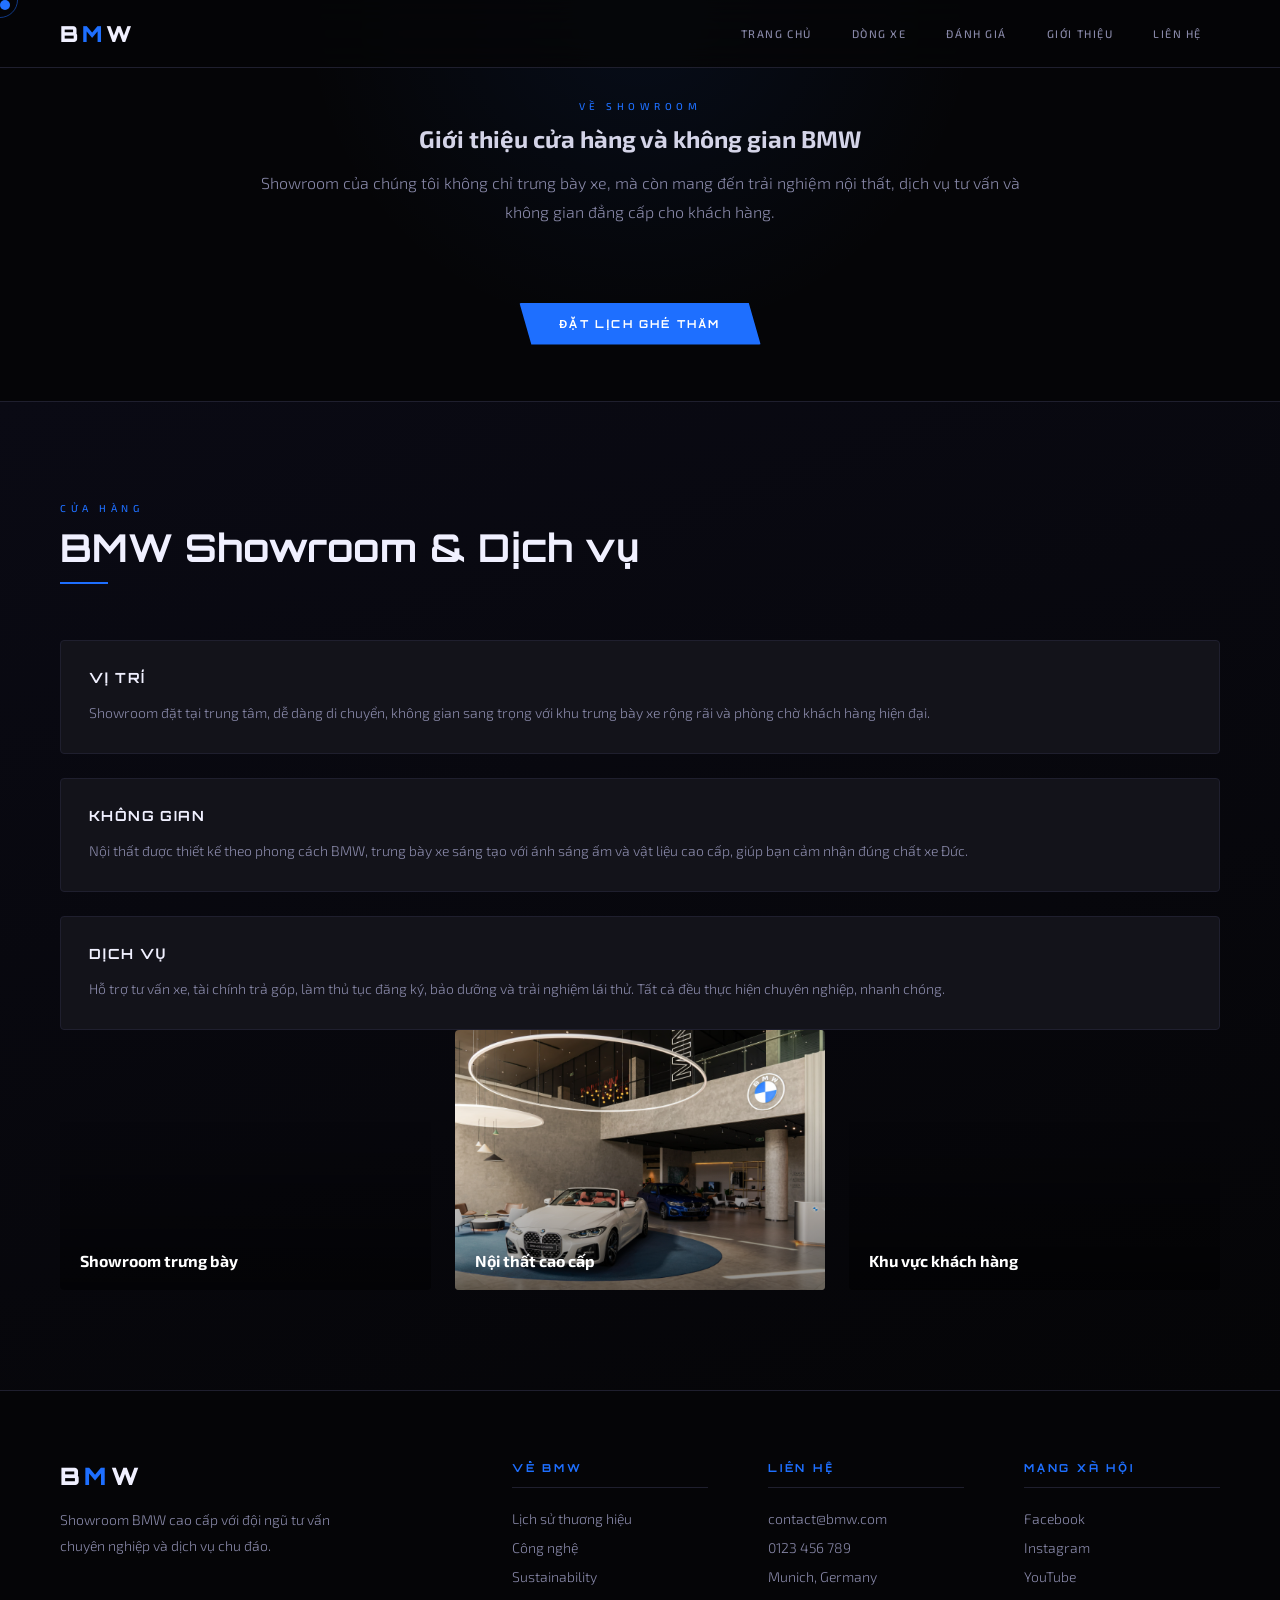
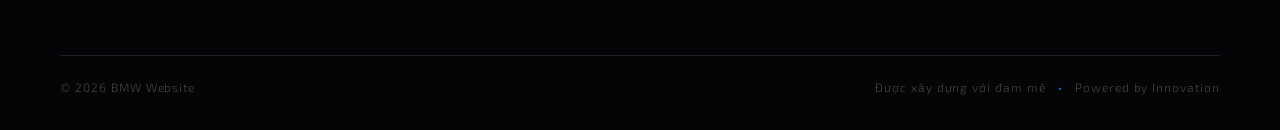
==== about.html @ e0413b70 "update" ====
﻿<!DOCTYPE html>
<html lang="vi">

<head>
  <meta charset="UTF-8" />
  <meta name="viewport" content="width=device-width, initial-scale=1.0" />
  <meta name="description" content="Thông tin cửa hàng, nội thất showroom và không gian trưng bày xe BMW." />
  <title>About - BMW Showroom</title>
  <link rel="preconnect" href="https://fonts.googleapis.com" />
  <link rel="preconnect" href="https://fonts.gstatic.com" crossorigin />
  <link
    href="https://fonts.googleapis.com/css2?family=Orbitron:wght@400;700;900&family=Exo+2:wght@300;400;500&display=swap"
    rel="stylesheet" />
  <link rel="stylesheet" href="css/style.css" />
</head>

<body>
  <div class="cursor" id="cursor"></div>
  <div class="cursor-ring" id="cursorRing"></div>

  <nav>
    <a href="index.html" class="nav-logo">B<span>M</span>W</a>
    <ul>
      <li><a href="index.html">Trang chủ</a></li>
      <li><a href="models.html">Dòng xe</a></li>
      <li><a href="reviews.html">Đánh giá</a></li>
      <li><a href="about.html">Giới thiệu</a></li>
      <li><a href="contact.html">Liên hệ</a></li>
    </ul>
  </nav>

  <section class="page-hero">
    <div class="page-intro">
      <span class="section-label">Về showroom</span>
      <h1>Giới thiệu cửa hàng và không gian BMW</h1>
      <p>Showroom của chúng tôi không chỉ trưng bày xe, mà còn mang đến trải nghiệm nội thất, dịch vụ tư vấn và không
        gian đẳng cấp cho khách hàng.</p>
      <a href="contact.html" class="hero-cta">Đặt lịch ghé thăm</a>
    </div>
  </section>

  <section id="about">
    <span class="section-label reveal">Cửa hàng</span>
    <h2 class="section-title reveal">BMW Showroom & Dịch vụ</h2>
    <div class="section-divider reveal"></div>

    <div class="info-grid">
      <div class="info-card reveal">
        <h3>Vị trí</h3>
        <p>Showroom đặt tại trung tâm, dễ dàng di chuyển, không gian sang trọng với khu trưng bày xe rộng rãi và phòng
          chờ khách hàng hiện đại.</p>
      </div>
      <div class="info-card reveal">
        <h3>Không gian</h3>
        <p>Nội thất được thiết kế theo phong cách BMW, trưng bày xe sáng tạo với ánh sáng ấm và vật liệu cao cấp, giúp
          bạn cảm nhận đúng chất xe Đức.</p>
      </div>
      <div class="info-card reveal">
        <h3>Dịch vụ</h3>
        <p>Hỗ trợ tư vấn xe, tài chính trả góp, làm thủ tục đăng ký, bảo dưỡng và trải nghiệm lái thử. Tất cả đều thực
          hiện chuyên nghiệp, nhanh chóng.</p>
      </div>
    </div>

    <div class="gallery-grid">
      <div class="gallery-item reveal"
        style="background-image:url('https://images.unsplash.com/photo-1503376780353-7e6692767b70?auto=format&fit=crop&w=1200&q=80')">
        <div class="gallery-caption">Showroom trưng bày</div>
      </div>
      <div class="gallery-item reveal" style="background-image:url(images/noithat.png)">
        <div class="gallery-caption">Nội thất cao cấp</div>
      </div>
      <div class="gallery-item reveal"
        style="background-image:url('https://images.unsplash.com/photo-1500530855697-b586d89ba3ee?auto=format&fit=crop&w=1200&q=80')">
        <div class="gallery-caption">Khu vực khách hàng</div>
      </div>
    </div>
  </section>

  <footer id="footer">
    <div class="footer-top">
      <div class="footer-brand">
        <div class="brand-name">B<span>M</span>W</div>
        <p>Showroom BMW cao cấp với đội ngũ tư vấn chuyên nghiệp và dịch vụ chu đáo.</p>
      </div>
      <div class="footer-col">
        <h4>Về BMW</h4>
        <ul>
          <li><a href="#">Lịch sử thương hiệu</a></li>
          <li><a href="#">Công nghệ</a></li>
          <li><a href="#">Sustainability</a></li>
        </ul>
      </div>
      <div class="footer-col">
        <h4>Liên Hệ</h4>
        <ul>
          <li><span>contact@bmw.com</span></li>
          <li><span>0123 456 789</span></li>
          <li><span>Munich, Germany</span></li>
        </ul>
      </div>
      <div class="footer-col">
        <h4>Mạng Xã Hội</h4>
        <ul>
          <li><a href="#">Facebook</a></li>
          <li><a href="#">Instagram</a></li>
          <li><a href="#">YouTube</a></li>
        </ul>
      </div>
    </div>
    <div class="footer-bottom">
      <p>© 2026 BMW Website</p>
      <p>Được xây dựng với đam mê <span class="dot">•</span> Powered by Innovation</p>
    </div>
  </footer>

  <script src="js/main.js"></script>
</body>

</html>
---- css/style.css ----
/* =============================================
   BMW DARK THEME — style.css
   ============================================= */

:root {
    --black: #050507;
    --dark: #0e0e12;
    --card: #13131a;
    --border: #1f1f2e;
    --border2: #2e2e45;
    --silver: #8888a8;
    --light: #d4d4e8;
    --white: #f0f0ff;
    --blue: #1e6fff;
    --blue-dim: rgba(30, 111, 255, 0.12);
    --blue-glow: rgba(30, 111, 255, 0.35);
    --gold: #c9a84c;
    --gold-dim: rgba(201, 168, 76, 0.12);
    --speed: 0.4s;
}

/* ── RESET ── */
*,
*::before,
*::after {
    margin: 0;
    padding: 0;
    box-sizing: border-box;
}

html {
    scroll-behavior: smooth;
}

body {
    background: var(--black);
    color: var(--light);
    font-family: 'Exo 2', sans-serif;
    font-weight: 300;
    overflow-x: hidden;
}

::selection {
    background: var(--blue);
    color: #fff;
}

::-webkit-scrollbar {
    width: 4px;
}

::-webkit-scrollbar-track {
    background: var(--dark);
}

::-webkit-scrollbar-thumb {
    background: var(--blue);
    border-radius: 2px;
}

/* ── CURSOR ── */
.cursor {
    width: 10px;
    height: 10px;
    background: var(--blue);
    border-radius: 50%;
    position: fixed;
    top: 0;
    left: 0;
    pointer-events: none;
    z-index: 9999;
    transition: transform 0.1s, opacity 0.3s;
    mix-blend-mode: screen;
}

.cursor-ring {
    width: 36px;
    height: 36px;
    border: 1px solid var(--blue);
    border-radius: 50%;
    position: fixed;
    top: 0;
    left: 0;
    pointer-events: none;
    z-index: 9998;
    transition: transform 0.18s ease, width 0.3s, height 0.3s, opacity 0.3s;
    opacity: 0.5;
}

/* ── NAV ── */
nav {
    position: fixed;
    top: 0;
    left: 0;
    right: 0;
    z-index: 500;
    display: flex;
    align-items: center;
    justify-content: space-between;
    padding: 0 60px;
    height: 68px;
    background: rgba(5, 5, 7, 0.82);
    backdrop-filter: blur(20px);
    border-bottom: 1px solid var(--border);
    transition: background var(--speed);
}

.nav-logo {
    font-family: 'Orbitron', sans-serif;
    font-size: 22px;
    font-weight: 900;
    color: var(--white);
    letter-spacing: 0.18em;
    text-decoration: none;
}

.nav-logo span {
    color: var(--blue);
}

nav ul {
    display: flex;
    list-style: none;
    gap: 4px;
}

nav ul li a {
    display: block;
    padding: 8px 18px;
    font-size: 11px;
    font-weight: 500;
    letter-spacing: 0.14em;
    text-transform: uppercase;
    text-decoration: none;
    color: var(--silver);
    border-radius: 3px;
    transition: color var(--speed), background var(--speed);
    position: relative;
}

nav ul li a::after {
    content: '';
    position: absolute;
    bottom: 2px;
    left: 18px;
    right: 18px;
    height: 1px;
    background: var(--blue);
    transform: scaleX(0);
    transition: transform var(--speed);
}

nav ul li a:hover {
    color: var(--white);
}

nav ul li a:hover::after {
    transform: scaleX(1);
}

/* ── HERO ── */
#hero {
    position: relative;
    min-height: 100vh;
    display: flex;
    align-items: center;
    justify-content: center;
    overflow: hidden;
    padding-top: 68px;
    background: radial-gradient(circle at center, rgba(30, 111, 255, 0.06), transparent 60%), url('../assets/hero-bg.jpg') center/cover no-repeat;
    background-blend-mode: overlay;
}

.hero-grid {
    position: absolute;
    inset: 0;
    background-image:
        linear-gradient(rgba(30, 111, 255, 0.06) 1px, transparent 1px),
        linear-gradient(90deg, rgba(30, 111, 255, 0.06) 1px, transparent 1px);
    background-size: 60px 60px;
    animation: gridMove 20s linear infinite;
}

@keyframes gridMove {
    0% {
        background-position: 0 0;
    }

    100% {
        background-position: 60px 60px;
    }
}

.hero-road {
    position: absolute;
    bottom: 0;
    left: 0;
    right: 0;
    height: 4px;
    background: linear-gradient(90deg,
            transparent 0%, var(--blue) 20%,
            #fff 50%, var(--blue) 80%, transparent 100%);
    animation: roadSweep 2.5s ease-out forwards;
    transform: scaleX(0);
    transform-origin: left;
}

@keyframes roadSweep {
    to {
        transform: scaleX(1);
    }
}

.speed-lines {
    position: absolute;
    inset: 0;
    overflow: hidden;
    pointer-events: none;
}

.speed-line {
    position: absolute;
    height: 1px;
    background: linear-gradient(90deg, transparent, rgba(30, 111, 255, 0.4), transparent);
    animation: speedLine 1.2s ease-out forwards;
    opacity: 0;
}

@keyframes speedLine {
    0% {
        transform: translateX(-100%);
        opacity: 0;
    }

    20% {
        opacity: 1;
    }

    100% {
        transform: translateX(100vw);
        opacity: 0;
    }
}

/* Car animation */
.hero-car {
    position: absolute;
    bottom: 60px;
    left: -300px;
    width: 420px;
    opacity: 0;
    animation: carDrive 1.4s 0.2s cubic-bezier(0.16, 1, 0.3, 1) forwards;
    filter: drop-shadow(0 0 30px var(--blue-glow));
}

@keyframes carDrive {
    0% {
        left: -300px;
        opacity: 0;
    }

    30% {
        opacity: 1;
    }

    100% {
        left: calc(50% - 210px);
        opacity: 1;
    }
}

.hero-car .wheel {
    transform-box: fill-box;
    transform-origin: center;
    animation:
        carDrive 1.4s 0.2s cubic-bezier(0.16, 1, 0.3, 1) forwards,
        wheelSpin 0.8s 0.2s linear 2;
}

@keyframes wheelSpin {
    to {
        transform: rotate(360deg);
    }
}

.headlight-beam {
    position: absolute;
    bottom: 60px;
    left: -400px;
    width: 300px;
    height: 80px;
    background: linear-gradient(90deg, rgba(30, 111, 255, 0.5), transparent);
    clip-path: polygon(0 40%, 100% 0, 100% 100%, 0 60%);
    animation: beamDrive 1.4s 0.2s cubic-bezier(0.16, 1, 0.3, 1) forwards;
    pointer-events: none;
}

@keyframes beamDrive {
    0% {
        left: -400px;
        opacity: 0;
    }

    30% {
        opacity: 1;
    }

    100% {
        left: calc(50% - 510px);
        opacity: 0.6;
    }
}

.hero-badges {
    display: inline-flex;
    flex-wrap: wrap;
    gap: 10px;
    justify-content: center;
    margin-top: 24px;
}

.hero-badges span {
    display: inline-flex;
    align-items: center;
    justify-content: center;
    padding: 10px 16px;
    border-radius: 999px;
    background: rgba(255, 255, 255, 0.06);
    border: 1px solid rgba(255, 255, 255, 0.08);
    color: var(--silver);
    font-size: 11px;
    letter-spacing: 0.16em;
    text-transform: uppercase;
}

#why {
    background: var(--black);
    border-top: 1px solid var(--border);
}

.feature-grid {
    display: grid;
    grid-template-columns: repeat(auto-fit, minmax(240px, 1fr));
    gap: 20px;
    max-width: 1200px;
    margin: 0 auto 40px;
}

.feature-card {
    background: var(--card);
    border: 1px solid var(--border);
    border-radius: 8px;
    padding: 32px;
    min-height: 170px;
    transition: transform var(--speed), border-color var(--speed), box-shadow var(--speed);
}

.feature-card:hover {
    transform: translateY(-6px);
    border-color: rgba(30, 111, 255, 0.35);
    box-shadow: 0 18px 40px rgba(0, 0, 0, 0.16);
}

.feature-card h3 {
    margin-bottom: 10px;
    color: var(--white);
    font-size: 18px;
}

.feature-card p {
    color: var(--silver);
    line-height: 1.8;
    font-size: 14px;
}

@keyframes fadeUp {
    from {
        opacity: 0;
        transform: translateY(24px);
    }

    to {
        opacity: 1;
        transform: translateY(0);
    }
}

/* Hero text */
.hero-content {
    position: relative;
    z-index: 2;
    text-align: center;
    padding: 0 24px;
}

.hero-eyebrow {
    font-size: 11px;
    font-weight: 500;
    letter-spacing: 0.4em;
    text-transform: uppercase;
    color: var(--blue);
    opacity: 0;
    animation: fadeUp 0.8s 0.3s ease forwards;
    margin-bottom: 20px;
}

.hero-title {
    font-family: 'Orbitron', sans-serif;
    font-size: clamp(2.8rem, 8vw, 7rem);
    font-weight: 900;
    line-height: 0.95;
    letter-spacing: -0.01em;
    color: var(--white);
    opacity: 0;
    animation: fadeUp 0.8s 0.5s ease forwards;
}

.hero-title .line2 {
    display: block;
    color: transparent;
    -webkit-text-stroke: 1px rgba(255, 255, 255, 0.25);
    font-size: 0.75em;
}

.hero-sub {
    margin-top: 28px;
    font-size: 15px;
    color: var(--silver);
    letter-spacing: 0.06em;
    opacity: 0;
    animation: fadeUp 0.8s 0.7s ease forwards;
}

.hero-cta {
    display: inline-flex;
    align-items: center;
    gap: 12px;
    margin-top: 48px;
    padding: 14px 40px;
    background: var(--blue);
    color: #fff;
    font-family: 'Orbitron', sans-serif;
    font-size: 11px;
    font-weight: 700;
    letter-spacing: 0.2em;
    text-transform: uppercase;
    text-decoration: none;
    border-radius: 2px;
    opacity: 0;
    animation: fadeUp 0.8s 0.9s ease forwards;
    transition: background var(--speed), box-shadow var(--speed), transform var(--speed);
    clip-path: polygon(0 0, calc(100% - 12px) 0, 100% 100%, 12px 100%);
}

.hero-cta:hover {
    background: #3a82ff;
    box-shadow: 0 0 40px var(--blue-glow);
    transform: translateY(-2px);
}

.hero-cta svg {
    width: 16px;
    height: 16px;
}

/* ── SHARED SECTION STYLES ── */
section {
    padding: 100px 60px;
}

.section-label {
    font-size: 10px;
    font-weight: 500;
    letter-spacing: 0.45em;
    text-transform: uppercase;
    color: var(--blue);
    margin-bottom: 12px;
    display: block;
}

.section-title {
    font-family: 'Orbitron', sans-serif;
    font-size: clamp(1.5rem, 3vw, 2.6rem);
    font-weight: 700;
    color: var(--white);
    margin-bottom: 14px;
    line-height: 1.1;
}

.section-divider {
    width: 48px;
    height: 2px;
    background: var(--blue);
    margin-bottom: 56px;
}

/* ── STATS ── */
#stats {
    background: var(--black);
    border-top: 1px solid var(--border);
    border-bottom: 1px solid var(--border);
    padding: 60px;
}

.stats-grid {
    display: grid;
    grid-template-columns: repeat(4, 1fr);
    gap: 0;
    max-width: 1200px;
    margin: 0 auto;
}

.stat-item {
    text-align: center;
    padding: 24px;
    border-right: 1px solid var(--border);
    opacity: 0;
    animation: fadeUp 0.6s ease forwards;
}

.stat-item:last-child {
    border-right: none;
}

.stat-num {
    font-family: 'Orbitron', sans-serif;
    font-size: 3rem;
    font-weight: 900;
    color: var(--white);
    line-height: 1;
}

.stat-num span {
    color: var(--blue);
}

.stat-label {
    font-size: 11px;
    font-weight: 500;
    letter-spacing: 0.2em;
    text-transform: uppercase;
    color: var(--silver);
    margin-top: 10px;
}

/* ── MODELS ── */
#models {
    background: var(--dark);
    border-top: 1px solid var(--border);
}

.car-grid {
    display: grid;
    grid-template-columns: repeat(auto-fill, minmax(300px, 1fr));
    gap: 20px;
    max-width: 1400px;
    margin: 0 auto;
}

.car-card {
    position: relative;
    background: var(--card);
    border: 1px solid var(--border);
    border-radius: 4px;
    overflow: hidden;
    cursor: pointer;
    transition: transform var(--speed), border-color var(--speed);
    opacity: 0;
    transform: translateY(30px);
}

.car-card.visible {
    animation: cardReveal 0.6s ease forwards;
}

@keyframes cardReveal {
    to {
        opacity: 1;
        transform: translateY(0);
    }
}

.car-card:hover {
    transform: translateY(-8px);
    border-color: var(--blue);
}

/* Scan line on hover */
.car-card::before {
    content: '';
    position: absolute;
    top: -100%;
    left: 0;
    right: 0;
    height: 100%;
    background: linear-gradient(180deg, transparent 0%, rgba(30, 111, 255, 0.04) 50%, transparent 100%);
    transition: top 0.5s ease;
    z-index: 2;
    pointer-events: none;
}

.car-card:hover::before {
    top: 100%;
}

/* Corner accent */
.car-card::after {
    content: '';
    position: absolute;
    top: 0;
    right: 0;
    width: 0;
    height: 0;
    border-style: solid;
    border-width: 0 28px 28px 0;
    border-color: transparent var(--blue) transparent transparent;
    opacity: 0;
    transition: opacity var(--speed);
}

.car-card:hover::after {
    opacity: 1;
}

.car-img-wrap {
    position: relative;
    height: 200px;
    background: linear-gradient(135deg, #0a0a14, #111120);
    overflow: hidden;
}

.car-img-wrap img {
    width: 100%;
    height: 100%;
    object-fit: cover;
    filter: brightness(0.85) saturate(1.1);
    transition: filter 0.5s, transform 0.5s;
}

.car-card:hover .car-img-wrap img {
    filter: brightness(1) saturate(1.3);
    transform: scale(1.06);
}

.car-img-wrap .reflection {
    position: absolute;
    bottom: 0;
    left: 0;
    right: 0;
    height: 40px;
    background: linear-gradient(180deg, transparent, rgba(30, 111, 255, 0.08));
    pointer-events: none;
}

.car-info {
    padding: 18px 22px 22px;
}

.car-num {
    font-size: 10px;
    font-weight: 500;
    letter-spacing: 0.3em;
    color: var(--blue);
    text-transform: uppercase;
    margin-bottom: 6px;
}

.car-name {
    font-family: 'Orbitron', sans-serif;
    font-size: 18px;
    font-weight: 700;
    color: var(--white);
    margin-bottom: 14px;
}

.car-tags {
    display: flex;
    gap: 8px;
    flex-wrap: wrap;
}

.car-tag {
    font-size: 10px;
    font-weight: 500;
    letter-spacing: 0.1em;
    text-transform: uppercase;
    padding: 4px 10px;
    border: 1px solid var(--border2);
    border-radius: 2px;
    color: var(--silver);
    transition: border-color var(--speed), color var(--speed);
}

.car-card:hover .car-tag {
    border-color: rgba(30, 111, 255, 0.4);
    color: var(--light);
}

.car-tag.electric {
    border-color: rgba(30, 111, 255, 0.3);
    color: var(--blue);
}

/* ── REVIEWS ── */
#reviews {
    background: var(--dark);
    border-top: 1px solid var(--border);
}

.reviews-grid {
    display: grid;
    grid-template-columns: repeat(auto-fill, minmax(300px, 1fr));
    gap: 20px;
    max-width: 1400px;
    margin: 0 auto;
}

.review-card {
    background: var(--card);
    border: 1px solid var(--border);
    border-radius: 4px;
    padding: 32px;
    position: relative;
    overflow: hidden;
    transition: border-color var(--speed), transform var(--speed);
    opacity: 0;
    transform: translateY(20px);
}

.review-card.visible {
    animation: cardReveal 0.6s ease forwards;
}

.review-card:hover {
    border-color: var(--gold);
    transform: translateY(-4px);
}

.review-card::before {
    content: '"';
    font-family: 'Orbitron', sans-serif;
    font-size: 120px;
    line-height: 1;
    color: var(--border);
    position: absolute;
    top: -10px;
    right: 20px;
    transition: color var(--speed);
}

.review-card:hover::before {
    color: var(--border2);
}

.review-stars {
    font-size: 14px;
    letter-spacing: 0.1em;
    color: var(--gold);
    margin-bottom: 16px;
}

.review-text {
    font-size: 14px;
    color: var(--light);
    line-height: 1.8;
    font-style: italic;
    margin-bottom: 20px;
    position: relative;
    z-index: 1;
}

.review-author {
    font-family: 'Orbitron', sans-serif;
    font-size: 11px;
    font-weight: 700;
    letter-spacing: 0.2em;
    color: var(--silver);
    text-transform: uppercase;
}

.review-author::before {
    content: '— ';
    color: var(--blue);
}

.customer-grid {
    display: grid;
    grid-template-columns: repeat(auto-fit, minmax(120px, 1fr));
    gap: 18px;
    max-width: 1200px;
    margin: 40px auto 0;
}

.customer-card {
    background: var(--card);
    border: 1px solid var(--border);
    border-radius: 4px;
    padding: 22px 16px;
    text-align: center;
}

.customer-avatar {
    width: 64px;
    height: 64px;
    border-radius: 50%;
    margin: 0 auto 14px;
    background: var(--border2);
    display: flex;
    align-items: center;
    justify-content: center;
    color: var(--silver);
    font-weight: 700;
    font-size: 16px;
}

.customer-name {
    color: var(--light);
    font-size: 13px;
    line-height: 1.5;
}

/* ── PAGE INFO ── */
.page-hero {
    padding: 100px 60px 56px;
    background: radial-gradient(circle at top, rgba(30, 111, 255, 0.08), transparent 45%), var(--black);
}

.page-hero .page-intro {
    max-width: 850px;
    margin: 0 auto;
    text-align: center;
}

.page-hero .page-intro h1 {
    margin-bottom: 16px;
}

.page-intro p {
    color: var(--silver);
    line-height: 1.8;
    max-width: 760px;
    margin: 0 auto 28px;
}

.info-grid,
.contact-grid,
.gallery-grid,
.faq-list {
    display: grid;
    gap: 24px;
    max-width: 1200px;
    margin: 0 auto;
}

.info-card,
.contact-card,
.faq-item,
.review-card {
    background: var(--card);
    border: 1px solid var(--border);
    border-radius: 4px;
}

.info-card {
    padding: 28px;
}

.info-card h3,
.contact-card h3,
.faq-item summary {
    font-family: 'Orbitron', sans-serif;
    font-size: 14px;
    font-weight: 700;
    color: var(--white);
    letter-spacing: 0.1em;
    text-transform: uppercase;
    margin-bottom: 14px;
}

.info-card p,
.contact-card p,
.faq-item p,
.feature-line,
.faq-answer {
    color: var(--silver);
    line-height: 1.8;
    font-size: 14px;
}

.feature-line {
    display: inline-block;
    margin-bottom: 10px;
}

.gallery-grid {
    grid-template-columns: repeat(auto-fit, minmax(260px, 1fr));
}

.gallery-item {
    position: relative;
    overflow: hidden;
    border-radius: 4px;
    min-height: 260px;
    background-size: cover;
    background-position: center;
}

.gallery-item::after {
    content: '';
    position: absolute;
    inset: 0;
    background: linear-gradient(180deg, transparent 35%, rgba(0, 0, 0, 0.45));
}

.gallery-caption {
    position: absolute;
    left: 20px;
    bottom: 20px;
    color: #fff;
    font-weight: 700;
    z-index: 1;
}

.car-details {
    margin-top: 18px;
    display: grid;
    gap: 8px;
    color: var(--silver);
    font-size: 13px;
}

.car-details span {
    display: block;
}

.details summary {
    list-style: none;
    cursor: pointer;
    padding: 22px 26px;
    display: flex;
    justify-content: space-between;
    align-items: center;
    border-top: 1px solid var(--border);
}

.details summary::-webkit-details-marker {
    display: none;
}

.details summary:after {
    content: '+';
    font-size: 18px;
    color: var(--blue);
}

.details[open] summary:after {
    content: '-';
}

.details p {
    padding: 0 26px 22px;
    margin: 0;
}

.contact-card {
    padding: 28px;
}

.contact-card strong {
    color: var(--white);
}

.social-links {
    display: flex;
    flex-wrap: wrap;
    gap: 14px;
    margin-top: 12px;
}

.social-links a {
    display: inline-flex;
    align-items: center;
    gap: 10px;
    background: rgba(30, 111, 255, 0.1);
    border: 1px solid rgba(30, 111, 255, 0.16);
    border-radius: 999px;
    padding: 10px 18px;
    color: var(--silver);
    text-decoration: none;
    transition: background var(--speed), color var(--speed);
}

.social-links a:hover {
    color: var(--white);
    background: rgba(30, 111, 255, 0.2);
}

@media (max-width: 1024px) {

    .info-grid,
    .contact-grid,
    .gallery-grid,
    .faq-list {
        gap: 20px;
    }
}

@media (max-width: 680px) {

    .page-hero,
    .info-card,
    .contact-card,
    .gallery-item,
    .details summary {
        padding-left: 16px;
        padding-right: 16px;
    }
}

/* ── ABOUT ── */
#about {
    background: linear-gradient(160deg, #0a0a14 0%, var(--black) 100%);
    border-top: 1px solid var(--border);
}

.about-grid {
    display: grid;
    grid-template-columns: repeat(3, 1fr);
    gap: 2px;
    max-width: 1200px;
    margin: 0 auto;
    background: var(--border);
    border: 1px solid var(--border);
    border-radius: 4px;
    overflow: hidden;
}

.about-item {
    background: var(--card);
    padding: 48px 36px;
    position: relative;
    overflow: hidden;
    transition: background var(--speed);
}

.about-item:hover {
    background: #16161f;
}

.about-item::after {
    content: '';
    position: absolute;
    bottom: 0;
    left: 0;
    right: 0;
    height: 2px;
    background: var(--blue);
    transform: scaleX(0);
    transition: transform 0.4s ease;
}

.about-item:hover::after {
    transform: scaleX(1);
}

.about-icon {
    font-size: 28px;
    display: block;
    margin-bottom: 20px;
}

.about-head {
    font-family: 'Orbitron', sans-serif;
    font-size: 14px;
    font-weight: 700;
    letter-spacing: 0.1em;
    color: var(--white);
    text-transform: uppercase;
    margin-bottom: 12px;
}

.about-text {
    font-size: 14px;
    color: var(--silver);
    line-height: 1.7;
}

/* ── FOOTER ── */
footer {
    background: var(--black);
    border-top: 1px solid var(--border);
    padding: 70px 60px 36px;
}

.footer-top {
    display: grid;
    grid-template-columns: 2fr 1fr 1fr 1fr;
    gap: 60px;
    max-width: 1200px;
    margin: 0 auto 60px;
}

.footer-brand .brand-name {
    font-family: 'Orbitron', sans-serif;
    font-size: 24px;
    font-weight: 900;
    color: var(--white);
    letter-spacing: 0.18em;
    margin-bottom: 16px;
}

.footer-brand .brand-name span {
    color: var(--blue);
}

.footer-brand p {
    font-size: 14px;
    color: var(--silver);
    line-height: 1.8;
    max-width: 280px;
}

.footer-col h4 {
    font-family: 'Orbitron', sans-serif;
    font-size: 11px;
    font-weight: 700;
    letter-spacing: 0.25em;
    color: var(--blue);
    text-transform: uppercase;
    margin-bottom: 20px;
    padding-bottom: 12px;
    border-bottom: 1px solid var(--border);
}

.footer-col ul {
    list-style: none;
}

.footer-col ul li {
    margin-bottom: 10px;
}

.footer-col ul li a,
.footer-col ul li span {
    font-size: 14px;
    color: var(--silver);
    text-decoration: none;
    transition: color var(--speed);
    cursor: pointer;
}

.footer-col ul li a:hover,
.footer-col ul li span:hover {
    color: var(--white);
}

.footer-bottom {
    max-width: 1200px;
    margin: 0 auto;
    padding-top: 24px;
    border-top: 1px solid var(--border);
    display: flex;
    justify-content: space-between;
    align-items: center;
}

.footer-bottom p {
    font-size: 12px;
    color: #444;
    letter-spacing: 0.08em;
}

.footer-bottom .dot {
    color: var(--blue);
    margin: 0 8px;
}

/* ── SCROLL REVEAL ── */
.reveal {
    opacity: 0;
    transform: translateY(28px);
    transition: opacity 0.7s ease, transform 0.7s ease;
}

.reveal.visible {
    opacity: 1;
    transform: translateY(0);
}

/* ── RESPONSIVE ── */
@media (max-width: 1024px) {

    section,
    #stats,
    footer {
        padding-left: 32px;
        padding-right: 32px;
    }

    nav {
        padding: 0 32px;
    }

    .footer-top {
        grid-template-columns: 1fr 1fr;
        gap: 40px;
    }

    .stats-grid {
        grid-template-columns: repeat(2, 1fr);
    }

    .stat-item:nth-child(2) {
        border-right: none;
    }

    .about-grid {
        grid-template-columns: 1fr;
    }
}

@media (max-width: 680px) {

    section,
    #stats,
    footer {
        padding-left: 20px;
        padding-right: 20px;
    }

    nav {
        padding: 0 20px;
    }

    nav ul li a {
        padding: 8px 10px;
        font-size: 10px;
    }

    .hero-car,
    .headlight-beam {
        display: none;
    }

    .stats-grid {
        grid-template-columns: 1fr 1fr;
    }

    .footer-top {
        grid-template-columns: 1fr;
    }

    .footer-bottom {
        flex-direction: column;
        gap: 8px;
        text-align: center;
    }
}
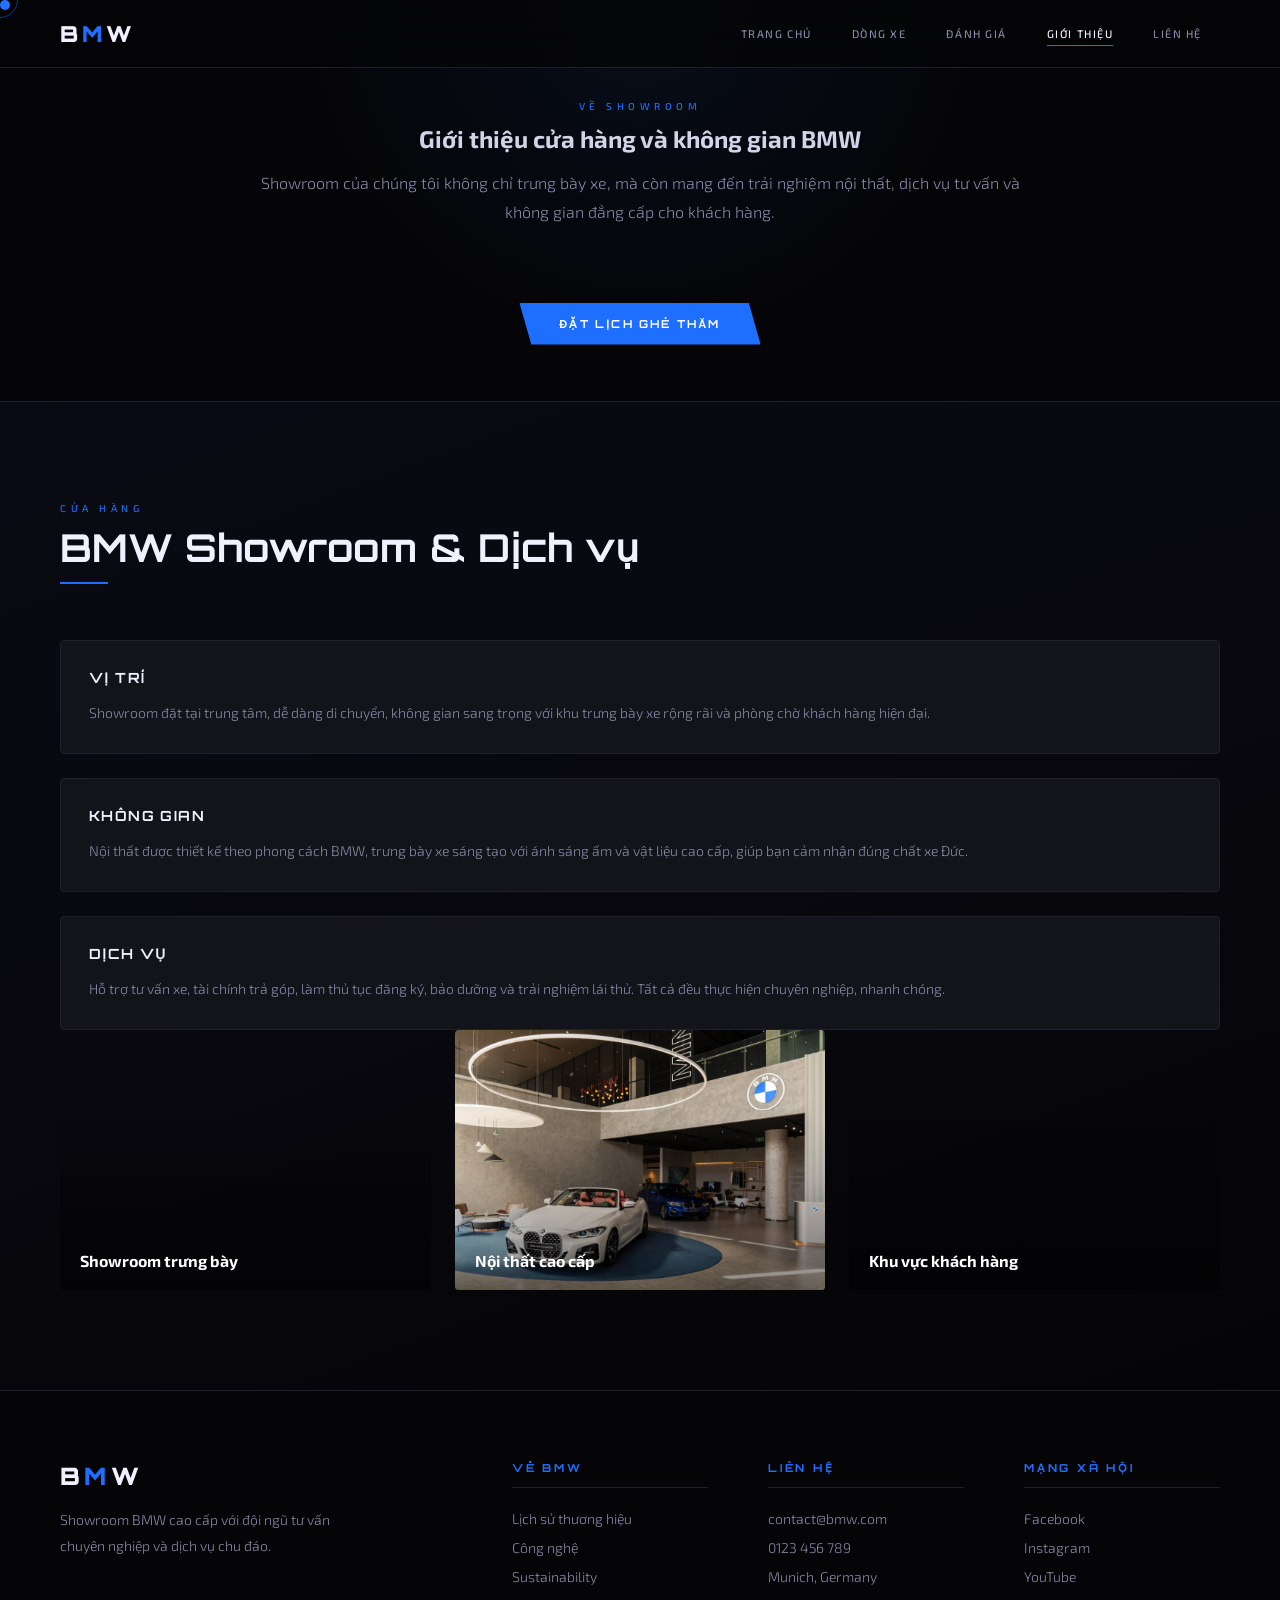
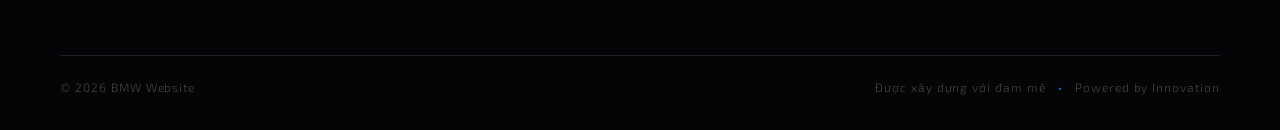
==== commit edafc39d: "update projact" ====
--- a/about.html
+++ b/about.html
@@ -24,7 +24,7 @@
       <li><a href="index.html">Trang chủ</a></li>
       <li><a href="models.html">Dòng xe</a></li>
       <li><a href="reviews.html">Đánh giá</a></li>
-      <li><a href="about.html">Giới thiệu</a></li>
+      <li><a href="about.html" class="active">Giới thiệu</a></li>
       <li><a href="contact.html">Liên hệ</a></li>
     </ul>
   </nav>
--- a/css/style.css
+++ b/css/style.css
@@ -137,6 +137,15 @@
     transition: color var(--speed), background var(--speed);
     position: relative;
 }
+
+nav ul li a.active {
+    color: var(--white);
+}
+
+nav ul li a.active::after {
+    transform: scaleX(1);
+}
+
 
 nav ul li a::after {
     content: '';
@@ -556,7 +565,85 @@
     max-width: 1400px;
     margin: 0 auto;
 }
-
+/* ── CAROUSEL ── */
+.carousel-wrapper {
+    position: relative;
+    max-width: 1400px;
+    margin: 0 auto;
+}
+
+.car-carousel {
+    display: flex;
+    gap: 20px;
+    overflow-x: auto;
+    scroll-behavior: smooth;
+    scrollbar-width: none;
+    -ms-overflow-style: none;
+    padding-bottom: 12px;
+}
+
+.car-carousel::-webkit-scrollbar {
+    display: none;
+}
+
+.car-carousel .car-card {
+    flex: 0 0 300px;
+    min-width: 300px;
+}
+
+.carousel-btn {
+    position: absolute;
+    top: 50%;
+    transform: translateY(-50%);
+    z-index: 10;
+    background: var(--card);
+    border: 1px solid var(--border2);
+    color: var(--white);
+    width: 48px;
+    height: 48px;
+    border-radius: 50%;
+    display: flex;
+    align-items: center;
+    justify-content: center;
+    cursor: pointer;
+    transition: background var(--speed), border-color var(--speed), box-shadow var(--speed);
+    font-size: 20px;
+}
+
+.carousel-btn:hover {
+    background: var(--blue);
+    border-color: var(--blue);
+    box-shadow: 0 0 20px var(--blue-glow);
+}
+
+.carousel-btn.prev { left: -24px; }
+.carousel-btn.next { right: -24px; }
+
+.carousel-dots {
+    display: flex;
+    justify-content: center;
+    gap: 8px;
+    margin-top: 24px;
+}
+
+.carousel-dot {
+    width: 6px;
+    height: 6px;
+    border-radius: 50%;
+    background: var(--border2);
+    cursor: pointer;
+    transition: background var(--speed), transform var(--speed);
+}
+
+.carousel-dot.active {
+    background: var(--blue);
+    transform: scale(1.4);
+}
+
+@media (max-width: 680px) {
+    .carousel-btn { display: none; }
+    .car-carousel .car-card { flex: 0 0 260px; min-width: 260px; }
+}
 .car-card {
     position: relative;
     background: var(--card);
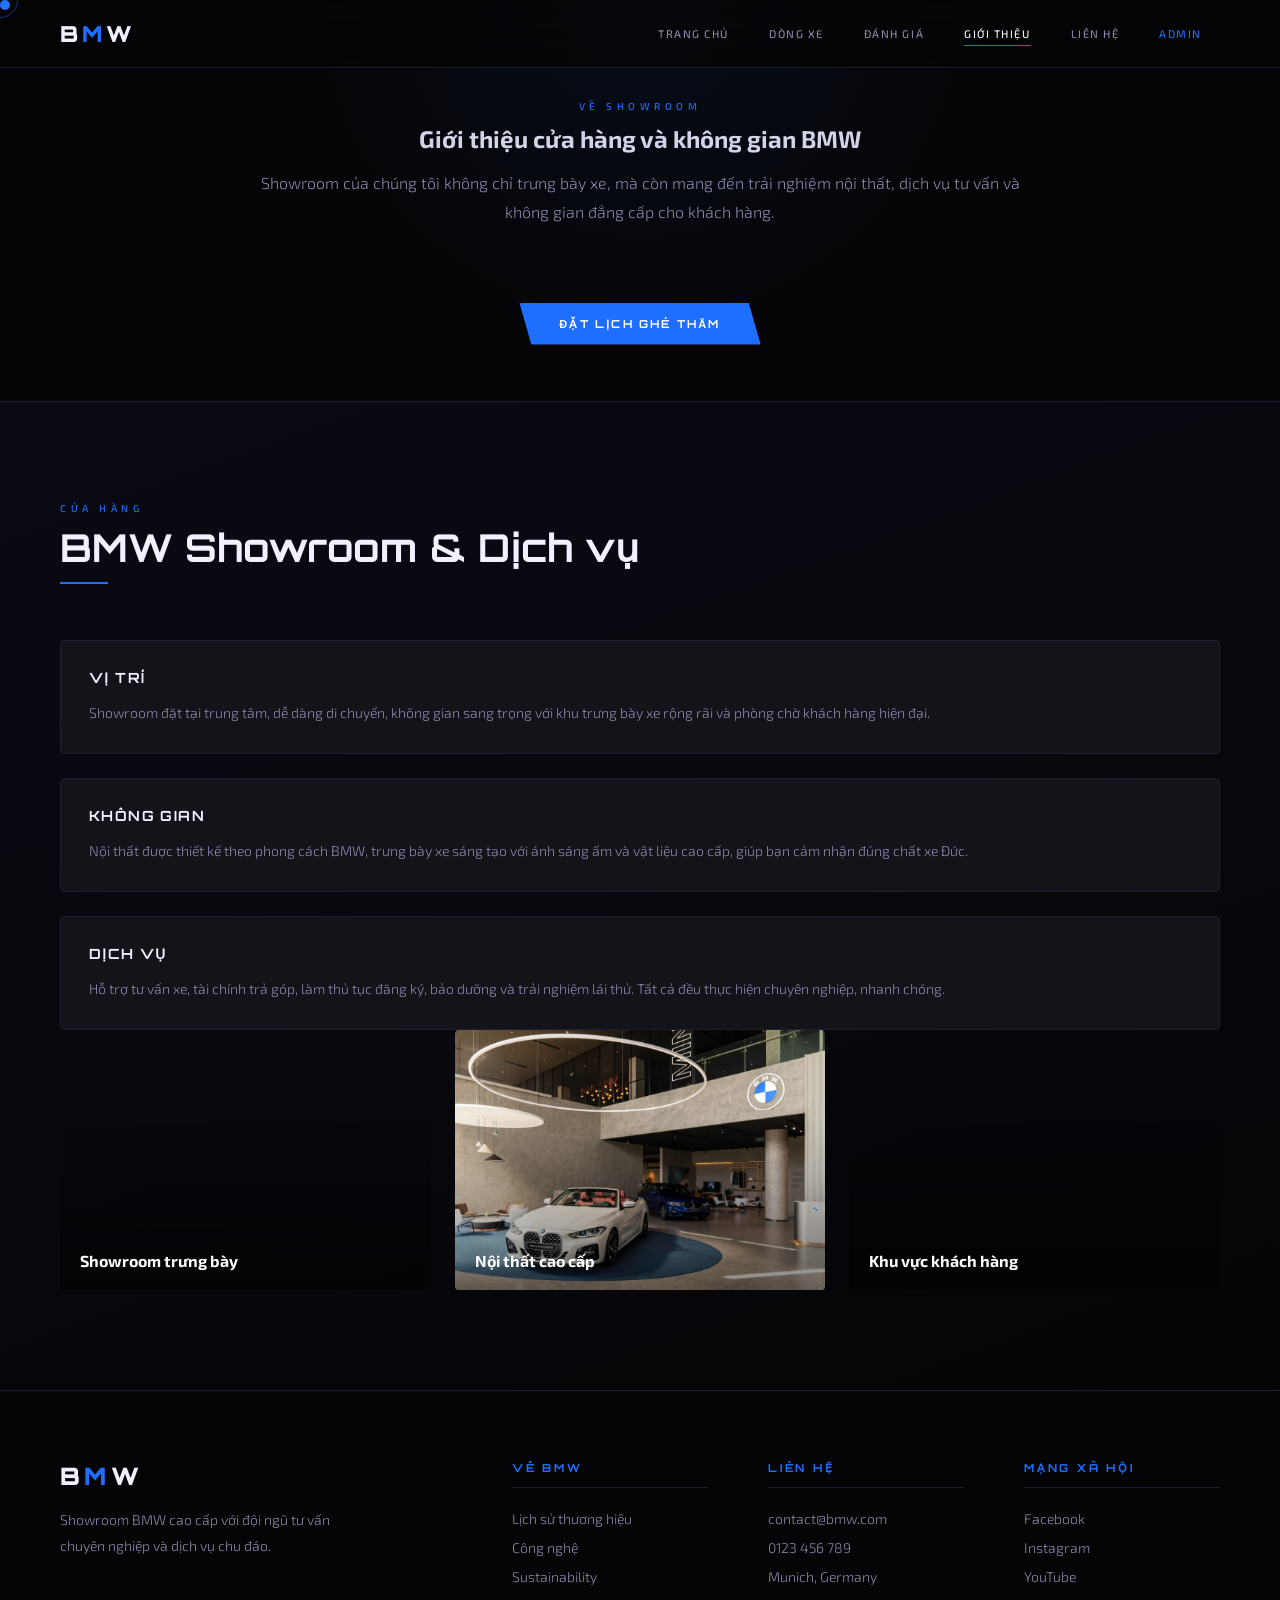
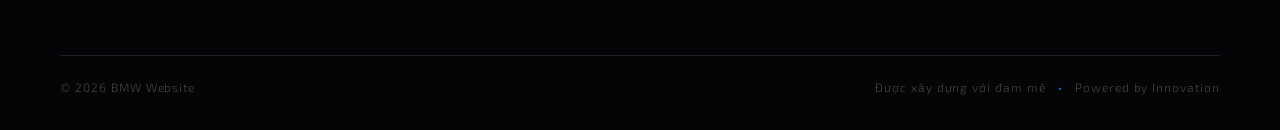
==== commit f88b31ef: "update admin" ====
--- a/about.html
+++ b/about.html
@@ -26,6 +26,8 @@
       <li><a href="reviews.html">Đánh giá</a></li>
       <li><a href="about.html" class="active">Giới thiệu</a></li>
       <li><a href="contact.html">Liên hệ</a></li>
+      <li><a href="admin.html" style="color:var(--blue)">Admin</a></li>
+
     </ul>
   </nav>
 
--- a/css/style.css
+++ b/css/style.css
@@ -145,7 +145,6 @@
 nav ul li a.active::after {
     transform: scaleX(1);
 }
-
 
 nav ul li a::after {
     content: '';
@@ -558,13 +557,7 @@
     border-top: 1px solid var(--border);
 }
 
-.car-grid {
-    display: grid;
-    grid-template-columns: repeat(auto-fill, minmax(300px, 1fr));
-    gap: 20px;
-    max-width: 1400px;
-    margin: 0 auto;
-}
+
 /* ── CAROUSEL ── */
 .carousel-wrapper {
     position: relative;
@@ -644,6 +637,16 @@
     .carousel-btn { display: none; }
     .car-carousel .car-card { flex: 0 0 260px; min-width: 260px; }
 }
+
+
+.car-grid {
+    display: grid;
+    grid-template-columns: repeat(auto-fill, minmax(300px, 1fr));
+    gap: 20px;
+    max-width: 1400px;
+    margin: 0 auto;
+}
+
 .car-card {
     position: relative;
     background: var(--card);
